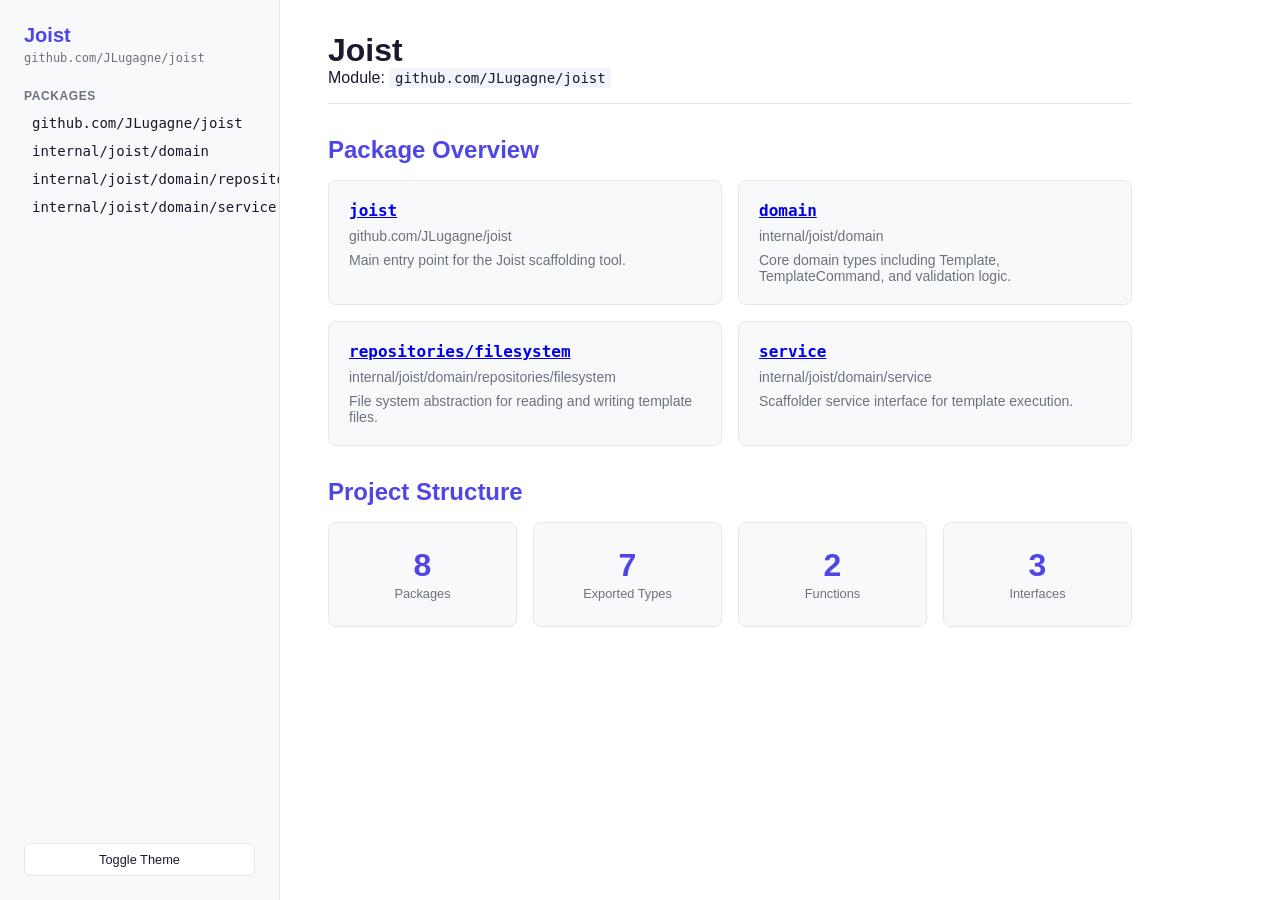
==== examples/godoc-html/index.html @ 2761ac7b "add examples for templates" ====
<!DOCTYPE html>
<html lang="en" data-theme="light">
<head>
  <meta charset="UTF-8">
  <meta name="viewport" content="width=device-width, initial-scale=1.0">
  <title>Joist — Documentation</title>
  <link rel="stylesheet" href="style.css">
</head>
<body>

  <nav class="sidebar" id="sidebar">
    <div class="sidebar-header">
      <h1>Joist</h1>
      <p class="module-path">github.com/JLugagne/joist</p>
    </div>

    <div class="sidebar-section">
      <h3>Packages</h3>
      <ul id="package-list">
        <li><a href="packages/joist.html">github.com/JLugagne/joist</a></li>
        <li><a href="packages/domain.html">internal/joist/domain</a></li>
        <li><a href="packages/repositories.html">internal/joist/domain/repositories/filesystem</a></li>
        <li><a href="packages/service.html">internal/joist/domain/service</a></li>
      </ul>
    </div>

    <div class="sidebar-footer">
      <button id="theme-toggle" onclick="toggleTheme()">Toggle Theme</button>
    </div>
  </nav>

  <main class="content">
    <header>
      <h1>Joist</h1>
      <p>Module: <code>github.com/JLugagne/joist</code></p>
    </header>

    <section class="overview">
      <h2>Package Overview</h2>
      <div class="package-grid" id="package-grid">
        <div class="package-card">
          <h3><a href="packages/joist.html">joist</a></h3>
          <p class="package-path">github.com/JLugagne/joist</p>
          <p>Main entry point for the Joist scaffolding tool.</p>
        </div>
        <div class="package-card">
          <h3><a href="packages/domain.html">domain</a></h3>
          <p class="package-path">internal/joist/domain</p>
          <p>Core domain types including Template, TemplateCommand, and validation logic.</p>
        </div>
        <div class="package-card">
          <h3><a href="packages/repositories.html">repositories/filesystem</a></h3>
          <p class="package-path">internal/joist/domain/repositories/filesystem</p>
          <p>File system abstraction for reading and writing template files.</p>
        </div>
        <div class="package-card">
          <h3><a href="packages/service.html">service</a></h3>
          <p class="package-path">internal/joist/domain/service</p>
          <p>Scaffolder service interface for template execution.</p>
        </div>
      </div>
    </section>

    <section class="quick-stats">
      <h2>Project Structure</h2>
      <div class="stats-grid">
        <div class="stat-card">
          <span class="stat-number">8</span>
          <span class="stat-label">Packages</span>
        </div>
        <div class="stat-card">
          <span class="stat-number">7</span>
          <span class="stat-label">Exported Types</span>
        </div>
        <div class="stat-card">
          <span class="stat-number">2</span>
          <span class="stat-label">Functions</span>
        </div>
        <div class="stat-card">
          <span class="stat-number">3</span>
          <span class="stat-label">Interfaces</span>
        </div>
      </div>
    </section>
  </main>

  <script src="app.js"></script>
</body>
</html>
---- examples/godoc-html/style.css ----
:root {
  --accent: #4f46e5;
  --accent-light: #4f46e522;
  --bg: #ffffff;
  --bg-secondary: #f8f9fa;
  --text: #1a1a2e;
  --text-muted: #6b7280;
  --border: #e5e7eb;
  --code-bg: #f1f5f9;
  --sidebar-bg: #f8f9fa;
  --shadow: 0 1px 3px rgba(0,0,0,0.1);
}

[data-theme="dark"] {
  --bg: #0f172a;
  --bg-secondary: #1e293b;
  --text: #e2e8f0;
  --text-muted: #94a3b8;
  --border: #334155;
  --code-bg: #1e293b;
  --sidebar-bg: #1e293b;
  --shadow: 0 1px 3px rgba(0,0,0,0.3);
}

* { margin: 0; padding: 0; box-sizing: border-box; }

body {
  font-family: -apple-system, BlinkMacSystemFont, "Segoe UI", Roboto, sans-serif;
  background: var(--bg);
  color: var(--text);
  display: flex;
  min-height: 100vh;
}

/* Sidebar */
.sidebar {
  width: 280px;
  background: var(--sidebar-bg);
  border-right: 1px solid var(--border);
  padding: 1.5rem;
  position: fixed;
  height: 100vh;
  overflow-y: auto;
  display: flex;
  flex-direction: column;
}

.sidebar-header h1 {
  font-size: 1.25rem;
  color: var(--accent);
}

.module-path {
  font-size: 0.75rem;
  color: var(--text-muted);
  font-family: monospace;
  margin-top: 0.25rem;
}

.sidebar-section { margin-top: 1.5rem; }
.sidebar-section h3 {
  font-size: 0.75rem;
  text-transform: uppercase;
  letter-spacing: 0.05em;
  color: var(--text-muted);
  margin-bottom: 0.5rem;
}

.sidebar-section ul { list-style: none; }
.sidebar-section li { margin-bottom: 0.25rem; }
.sidebar-section a {
  color: var(--text);
  text-decoration: none;
  font-size: 0.875rem;
  font-family: monospace;
  padding: 0.25rem 0.5rem;
  border-radius: 4px;
  display: block;
  transition: background 0.15s;
}
.sidebar-section a:hover {
  background: var(--accent-light);
  color: var(--accent);
}

.sidebar-footer {
  margin-top: auto;
  padding-top: 1rem;
}

#theme-toggle {
  width: 100%;
  padding: 0.5rem;
  border: 1px solid var(--border);
  border-radius: 6px;
  background: var(--bg);
  color: var(--text);
  cursor: pointer;
  font-size: 0.8rem;
}

/* Main content */
.content {
  margin-left: 280px;
  padding: 2rem 3rem;
  max-width: 900px;
  flex: 1;
}

.content header {
  margin-bottom: 2rem;
  padding-bottom: 1rem;
  border-bottom: 1px solid var(--border);
}

.content h1 { font-size: 2rem; }
.content h2 {
  font-size: 1.5rem;
  margin-top: 2rem;
  margin-bottom: 1rem;
  color: var(--accent);
}

code {
  font-family: "JetBrains Mono", "Fira Code", monospace;
  background: var(--code-bg);
  padding: 0.15em 0.4em;
  border-radius: 3px;
  font-size: 0.875em;
}

pre {
  background: var(--code-bg);
  padding: 1rem;
  border-radius: 8px;
  overflow-x: auto;
  border: 1px solid var(--border);
  margin: 0.75rem 0;
}
pre code { background: none; padding: 0; }

/* Package cards */
.package-grid {
  display: grid;
  grid-template-columns: repeat(auto-fill, minmax(280px, 1fr));
  gap: 1rem;
  margin-top: 1rem;
}

.package-card {
  background: var(--bg-secondary);
  border: 1px solid var(--border);
  border-radius: 8px;
  padding: 1.25rem;
  transition: box-shadow 0.2s;
}
.package-card:hover { box-shadow: var(--shadow); }
.package-card h3 {
  font-size: 1rem;
  font-family: monospace;
  color: var(--accent);
}
.package-card p {
  font-size: 0.875rem;
  color: var(--text-muted);
  margin-top: 0.5rem;
}

/* Stats */
.stats-grid {
  display: grid;
  grid-template-columns: repeat(4, 1fr);
  gap: 1rem;
  margin-top: 1rem;
}

.stat-card {
  text-align: center;
  background: var(--bg-secondary);
  border: 1px solid var(--border);
  border-radius: 8px;
  padding: 1.5rem 1rem;
}
.stat-number {
  display: block;
  font-size: 2rem;
  font-weight: 700;
  color: var(--accent);
}
.stat-label {
  font-size: 0.8rem;
  color: var(--text-muted);
  margin-top: 0.25rem;
}

/* Symbol sections */
.symbol-section {
  margin: 1.5rem 0;
  border: 1px solid var(--border);
  border-radius: 8px;
  overflow: hidden;
}

.symbol-header {
  background: var(--bg-secondary);
  padding: 0.75rem 1rem;
  cursor: pointer;
  display: flex;
  justify-content: space-between;
  align-items: center;
  user-select: none;
}
.symbol-header:hover { background: var(--accent-light); }
.symbol-header h4 {
  font-family: monospace;
  font-size: 0.95rem;
}

.symbol-body {
  padding: 1rem;
  display: none;
}
.symbol-body.open { display: block; }

.placeholder {
  color: var(--text-muted);
  font-style: italic;
}

/* Responsive */
@media (max-width: 768px) {
  .sidebar { display: none; }
  .content { margin-left: 0; padding: 1rem; }
  .stats-grid { grid-template-columns: repeat(2, 1fr); }
}
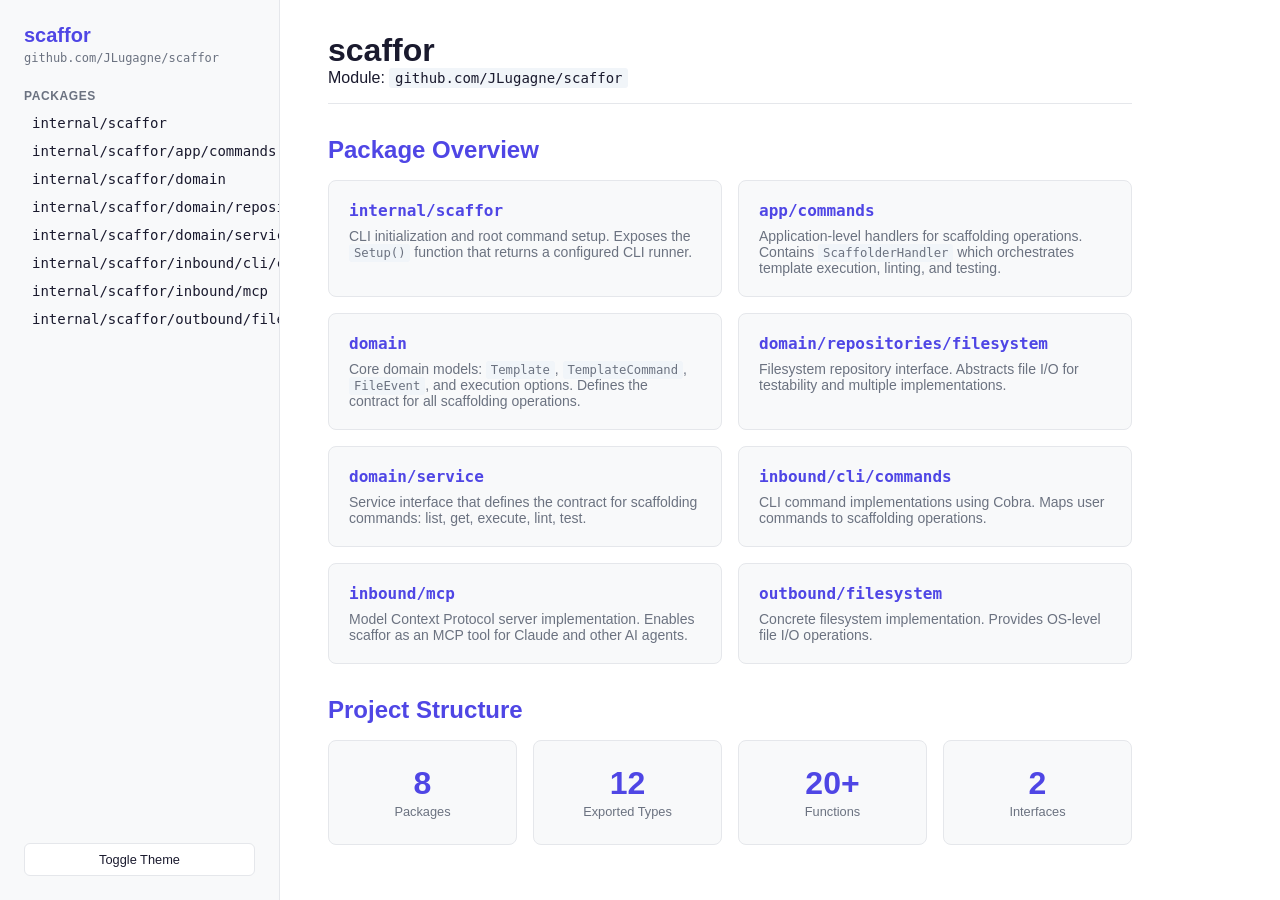
==== commit 1cad4d83: "add godoc-html and godoc-md examples" ====
--- a/examples/godoc-html/index.html
+++ b/examples/godoc-html/index.html
@@ -3,24 +3,28 @@
 <head>
   <meta charset="UTF-8">
   <meta name="viewport" content="width=device-width, initial-scale=1.0">
-  <title>Joist — Documentation</title>
+  <title>scaffor — Documentation</title>
   <link rel="stylesheet" href="style.css">
 </head>
 <body>
 
   <nav class="sidebar" id="sidebar">
     <div class="sidebar-header">
-      <h1>Joist</h1>
-      <p class="module-path">github.com/JLugagne/joist</p>
+      <h1>scaffor</h1>
+      <p class="module-path">github.com/JLugagne/scaffor</p>
     </div>
 
     <div class="sidebar-section">
       <h3>Packages</h3>
       <ul id="package-list">
-        <li><a href="packages/joist.html">github.com/JLugagne/joist</a></li>
-        <li><a href="packages/domain.html">internal/joist/domain</a></li>
-        <li><a href="packages/repositories.html">internal/joist/domain/repositories/filesystem</a></li>
-        <li><a href="packages/service.html">internal/joist/domain/service</a></li>
+        <li><a href="packages/init.html">internal/scaffor</a></li>
+        <li><a href="packages/commands.html">internal/scaffor/app/commands</a></li>
+        <li><a href="packages/domain.html">internal/scaffor/domain</a></li>
+        <li><a href="packages/filesystem.html">internal/scaffor/domain/repositories/filesystem</a></li>
+        <li><a href="packages/service.html">internal/scaffor/domain/service</a></li>
+        <li><a href="packages/cli-commands.html">internal/scaffor/inbound/cli/commands</a></li>
+        <li><a href="packages/mcp.html">internal/scaffor/inbound/mcp</a></li>
+        <li><a href="packages/outbound-filesystem.html">internal/scaffor/outbound/filesystem</a></li>
       </ul>
     </div>
 
@@ -31,53 +35,67 @@
 
   <main class="content">
     <header>
-      <h1>Joist</h1>
-      <p>Module: <code>github.com/JLugagne/joist</code></p>
+      <h1>scaffor</h1>
+      <p>Module: <code>github.com/JLugagne/scaffor</code></p>
     </header>
 
     <section class="overview">
       <h2>Package Overview</h2>
       <div class="package-grid" id="package-grid">
         <div class="package-card">
-          <h3><a href="packages/joist.html">joist</a></h3>
-          <p class="package-path">github.com/JLugagne/joist</p>
-          <p>Main entry point for the Joist scaffolding tool.</p>
+          <h3>internal/scaffor</h3>
+          <p>CLI initialization and root command setup. Exposes the <code>Setup()</code> function that returns a configured CLI runner.</p>
         </div>
         <div class="package-card">
-          <h3><a href="packages/domain.html">domain</a></h3>
-          <p class="package-path">internal/joist/domain</p>
-          <p>Core domain types including Template, TemplateCommand, and validation logic.</p>
+          <h3>app/commands</h3>
+          <p>Application-level handlers for scaffolding operations. Contains <code>ScaffolderHandler</code> which orchestrates template execution, linting, and testing.</p>
         </div>
         <div class="package-card">
-          <h3><a href="packages/repositories.html">repositories/filesystem</a></h3>
-          <p class="package-path">internal/joist/domain/repositories/filesystem</p>
-          <p>File system abstraction for reading and writing template files.</p>
+          <h3>domain</h3>
+          <p>Core domain models: <code>Template</code>, <code>TemplateCommand</code>, <code>FileEvent</code>, and execution options. Defines the contract for all scaffolding operations.</p>
         </div>
         <div class="package-card">
-          <h3><a href="packages/service.html">service</a></h3>
-          <p class="package-path">internal/joist/domain/service</p>
-          <p>Scaffolder service interface for template execution.</p>
+          <h3>domain/repositories/filesystem</h3>
+          <p>Filesystem repository interface. Abstracts file I/O for testability and multiple implementations.</p>
+        </div>
+        <div class="package-card">
+          <h3>domain/service</h3>
+          <p>Service interface that defines the contract for scaffolding commands: list, get, execute, lint, test.</p>
+        </div>
+        <div class="package-card">
+          <h3>inbound/cli/commands</h3>
+          <p>CLI command implementations using Cobra. Maps user commands to scaffolding operations.</p>
+        </div>
+        <div class="package-card">
+          <h3>inbound/mcp</h3>
+          <p>Model Context Protocol server implementation. Enables scaffor as an MCP tool for Claude and other AI agents.</p>
+        </div>
+        <div class="package-card">
+          <h3>outbound/filesystem</h3>
+          <p>Concrete filesystem implementation. Provides OS-level file I/O operations.</p>
         </div>
       </div>
     </section>
 
     <section class="quick-stats">
       <h2>Project Structure</h2>
+      <!-- AGENT: Run go-surgeon graph --summary --deps
+           Fill in the counts below -->
       <div class="stats-grid">
         <div class="stat-card">
           <span class="stat-number">8</span>
           <span class="stat-label">Packages</span>
         </div>
         <div class="stat-card">
-          <span class="stat-number">7</span>
+          <span class="stat-number">12</span>
           <span class="stat-label">Exported Types</span>
         </div>
         <div class="stat-card">
-          <span class="stat-number">2</span>
+          <span class="stat-number">20+</span>
           <span class="stat-label">Functions</span>
         </div>
         <div class="stat-card">
-          <span class="stat-number">3</span>
+          <span class="stat-number">2</span>
           <span class="stat-label">Interfaces</span>
         </div>
       </div>
